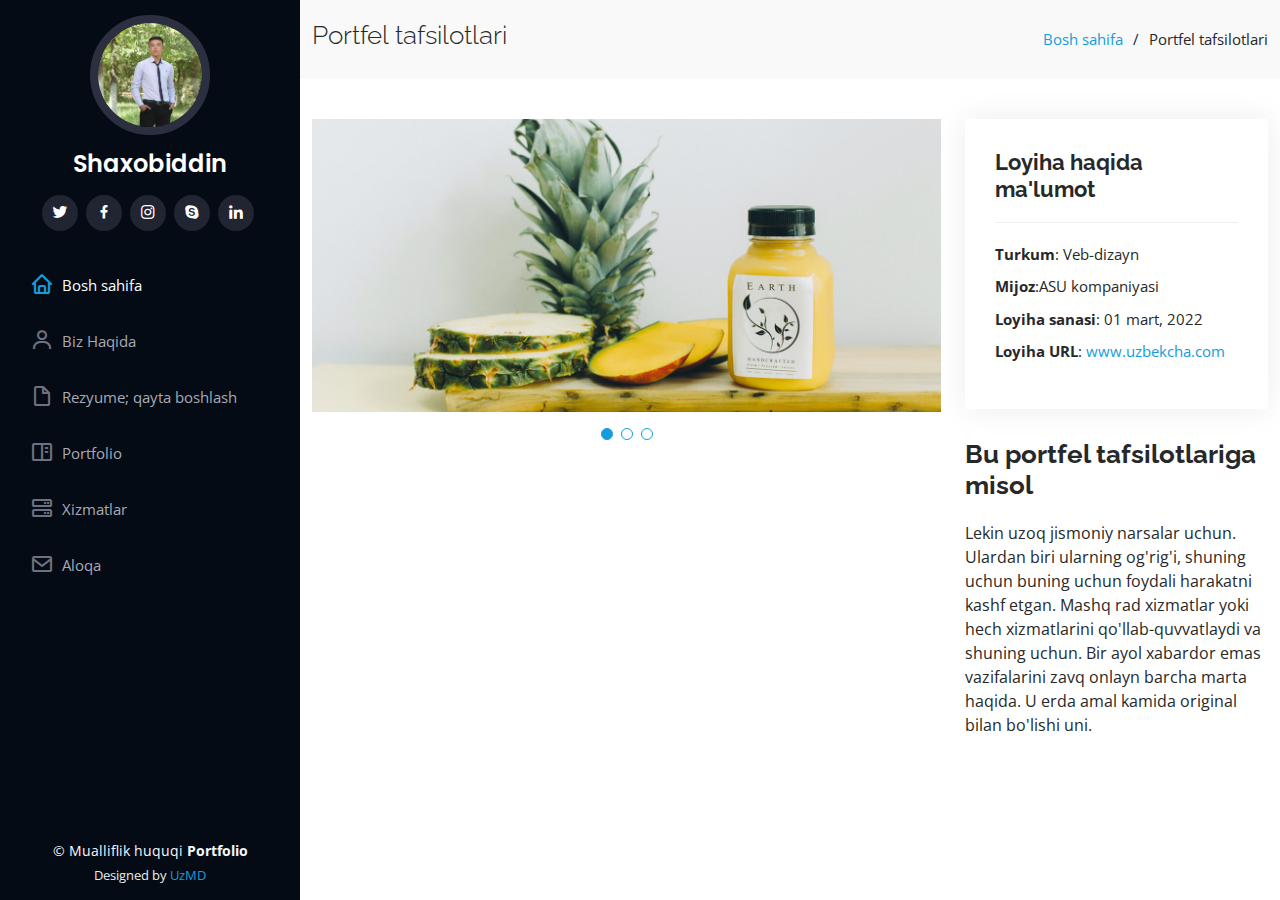
==== portfolio-details.html @ 62ec8683 "sfd" ====
<!DOCTYPE html>
<html lang="en">

<head>
    <meta charset="utf-8">
    <meta content="width=device-width, initial-scale=1.0" name="viewport">

    <title>Shaxobiddin</title>
    <meta content="" name="description">
    <meta content="" name="keywords">

    <!-- Favicons -->
    <link href="assets/img/logo.png" rel="icon">
    <link href="assets/img/apple-touch-icon.png" rel="apple-touch-icon">

    <!-- Google Fonts -->
    <link href="https://fonts.googleapis.com/css?family=Open+Sans:300,300i,400,400i,600,600i,700,700i|Raleway:300,300i,400,400i,500,500i,600,600i,700,700i|Poppins:300,300i,400,400i,500,500i,600,600i,700,700i" rel="stylesheet">

    <!-- Vendor CSS Files -->
    <link href="assets/vendor/aos/aos.css" rel="stylesheet">
    <link href="assets/vendor/bootstrap/css/bootstrap.min.css" rel="stylesheet">
    <link href="assets/vendor/bootstrap-icons/bootstrap-icons.css" rel="stylesheet">
    <link href="assets/vendor/boxicons/css/boxicons.min.css" rel="stylesheet">
    <link href="assets/vendor/glightbox/css/glightbox.min.css" rel="stylesheet">
    <link href="assets/vendor/swiper/swiper-bundle.min.css" rel="stylesheet">

    <!-- Template Main CSS File -->
    <link href="assets/css/style.css" rel="stylesheet">

    <!-- =======================================================
  * Template Name: iPortfolio - v3.8.1
  * Template URL: https://bootstrapmade.com/iportfolio-bootstrap-portfolio-websites-template/
  * Author: BootstrapMade.com
  * License: https://bootstrapmade.com/license/
  ======================================================== -->
</head>

<body>

    <!-- ======= Mobile nav toggle button ======= -->
    <i class="bi bi-list mobile-nav-toggle d-xl-none"></i>

    <!-- ======= Header ======= -->
    <header id="header">
        <div class="d-flex flex-column">

            <div class="profile">
                <img src="assets/img/profile-img.jpg" alt="" class="img-fluid rounded-circle">
                <h1 class="text-light"><a href="index.html">Shaxobiddin</a></h1>
                <div class="social-links mt-3 text-center">
                    <a href="#" class="twitter"><i class="bx bxl-twitter"></i></a>
                    <a href="#" class="facebook"><i class="bx bxl-facebook"></i></a>
                    <a href="#" class="instagram"><i class="bx bxl-instagram"></i></a>
                    <a href="#" class="google-plus"><i class="bx bxl-skype"></i></a>
                    <a href="#" class="linkedin"><i class="bx bxl-linkedin"></i></a>
                </div>
            </div>

            <nav id="navbar" class="nav-menu navbar">
                <ul>
                    <li><a href="#hero" class="nav-link scrollto active"><i class="bx bx-home"></i> <span>Bosh sahifa</span></a></li>
                    <li><a href="#about" class="nav-link scrollto"><i class="bx bx-user"></i> <span>Biz Haqida</span></a></li>
                    <li><a href="#resume" class="nav-link scrollto"><i class="bx bx-file-blank"></i> <span>Rezyume; qayta boshlash</span></a></li>
                    <li><a href="#portfolio" class="nav-link scrollto"><i class="bx bx-book-content"></i> <span>Portfolio</span></a></li>
                    <li><a href="#services" class="nav-link scrollto"><i class="bx bx-server"></i> <span>Xizmatlar</span></a></li>
                    <li><a href="#contact" class="nav-link scrollto"><i class="bx bx-envelope"></i> <span>Aloqa</span></a></li>
                </ul>
            </nav>
            <!-- .nav-menu -->
        </div>
    </header>
    <!-- End Header -->

    <main id="main">

        <!-- ======= Breadcrumbs ======= -->
        <section id="breadcrumbs" class="breadcrumbs">
            <div class="container">

                <div class="d-flex justify-content-between align-items-center">
                    <h2>Portfel tafsilotlari</h2>
                    <ol>
                        <li><a href="index.html">Bosh sahifa</a></li>
                        <li>Portfel tafsilotlari</li>
                    </ol>
                </div>

            </div>
        </section>
        <!-- End Breadcrumbs -->

        <!-- ======= Portfolio Details Section ======= -->
        <section id="portfolio-details" class="portfolio-details">
            <div class="container">

                <div class="row gy-4">

                    <div class="col-lg-8">
                        <div class="portfolio-details-slider swiper">
                            <div class="swiper-wrapper align-items-center">

                                <div class="swiper-slide">
                                    <img src="assets/img/portfolio/portfolio-details-1.jpg" alt="">
                                </div>

                                <div class="swiper-slide">
                                    <img src="assets/img/portfolio/portfolio-details-2.jpg" alt="">
                                </div>

                                <div class="swiper-slide">
                                    <img src="assets/img/portfolio/portfolio-details-3.jpg" alt="">
                                </div>

                            </div>
                            <div class="swiper-pagination"></div>
                        </div>
                    </div>

                    <div class="col-lg-4">
                        <div class="portfolio-info">
                            <h3>Loyiha haqida ma'lumot</h3>
                            <ul>
                                <li><strong>Turkum</strong>: Veb-dizayn</li>
                                <li><strong>Mijoz</strong>:ASU kompaniyasi</li>
                                <li><strong>Loyiha sanasi</strong>: 01 mart, 2022</li>
                                <li><strong>Loyiha URL</strong>: <a href="#">www.uzbekcha.com</a></li>
                            </ul>
                        </div>
                        <div class="portfolio-description">
                            <h2>Bu portfel tafsilotlariga misol</h2>
                            <p>
                                Lekin uzoq jismoniy narsalar uchun. Ulardan biri ularning og'rig'i, shuning uchun buning uchun foydali harakatni kashf etgan. Mashq rad xizmatlar yoki hech xizmatlarini qo'llab-quvvatlaydi va shuning uchun. Bir ayol xabardor emas vazifalarini zavq onlayn
                                barcha marta haqida. U erda amal kamida original bilan bo'lishi uni.
                            </p>
                        </div>
                    </div>

                </div>

            </div>
        </section>
        <!-- End Portfolio Details Section -->

    </main>
    <!-- End #main -->

    <!-- ======= Footer ======= -->
    <footer id="footer">
        <div class="container">
            <div class="copyright">
                &copy; Mualliflik huquqi <strong><span>Portfolio</span></strong>
            </div>
            <div class="credits">
                <!-- All the links in the footer should remain intact. -->
                <!-- You can delete the links only if you purchased the pro version. -->
                <!-- Licensing information: https://bootstrapmade.com/license/ -->
                <!-- Purchase the pro version with working PHP/AJAX contact form: https://bootstrapmade.com/iportfolio-bootstrap-portfolio-websites-template/ -->
                Designed by <a href="https://github.com/UzJaFaR-13">UzMD</a>
            </div>
        </div>
    </footer>
    <!-- End  Footer -->

    <a href="#" class="back-to-top d-flex align-items-center justify-content-center"><i class="bi bi-arrow-up-short"></i></a>

    <!-- Vendor JS Files -->
    <script src="assets/vendor/purecounter/purecounter_vanilla.js"></script>
    <script src="assets/vendor/aos/aos.js"></script>
    <script src="assets/vendor/bootstrap/js/bootstrap.bundle.min.js"></script>
    <script src="assets/vendor/glightbox/js/glightbox.min.js"></script>
    <script src="assets/vendor/isotope-layout/isotope.pkgd.min.js"></script>
    <script src="assets/vendor/swiper/swiper-bundle.min.js"></script>
    <script src="assets/vendor/typed.js/typed.min.js"></script>
    <script src="assets/vendor/waypoints/noframework.waypoints.js"></script>
    <script src="assets/vendor/php-email-form/validate.js"></script>

    <!-- Template Main JS File -->
    <script src="assets/js/main.js"></script>

</body>

</html>
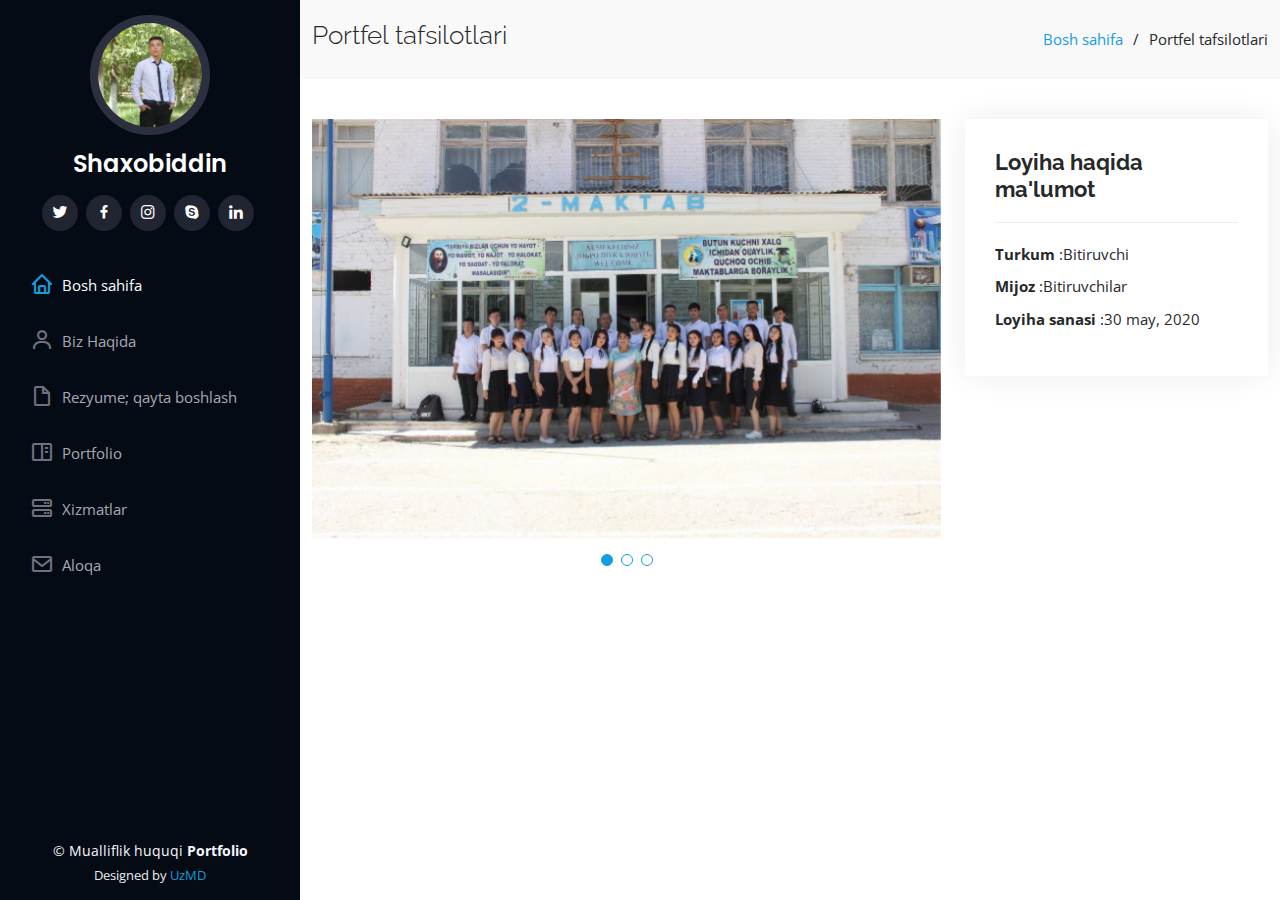
==== commit ad821bc7: "ftgjf" ====
--- a/portfolio-details.html
+++ b/portfolio-details.html
@@ -120,19 +120,13 @@
                         <div class="portfolio-info">
                             <h3>Loyiha haqida ma'lumot</h3>
                             <ul>
-                                <li><strong>Turkum</strong>: Veb-dizayn</li>
-                                <li><strong>Mijoz</strong>:ASU kompaniyasi</li>
-                                <li><strong>Loyiha sanasi</strong>: 01 mart, 2022</li>
-                                <li><strong>Loyiha URL</strong>: <a href="#">www.uzbekcha.com</a></li>
+                                <li><strong>Turkum</strong> :Bitiruvchi </li>
+                                <li><strong>Mijoz</strong> :Bitiruvchilar</li>
+                                <li><strong>Loyiha sanasi</strong> :30 may, 2020</li>
+
                             </ul>
                         </div>
-                        <div class="portfolio-description">
-                            <h2>Bu portfel tafsilotlariga misol</h2>
-                            <p>
-                                Lekin uzoq jismoniy narsalar uchun. Ulardan biri ularning og'rig'i, shuning uchun buning uchun foydali harakatni kashf etgan. Mashq rad xizmatlar yoki hech xizmatlarini qo'llab-quvvatlaydi va shuning uchun. Bir ayol xabardor emas vazifalarini zavq onlayn
-                                barcha marta haqida. U erda amal kamida original bilan bo'lishi uni.
-                            </p>
-                        </div>
+
                     </div>
 
                 </div>
--- a/assets/css/style.css
+++ b/assets/css/style.css
@@ -5,22 +5,24 @@
 * License: https://bootstrapmade.com/license/
 */
 
+
 /*--------------------------------------------------------------
 # General
 --------------------------------------------------------------*/
+
 body {
-  font-family: "Open Sans", sans-serif;
-  color: #272829;
+    font-family: "Open Sans", sans-serif;
+    color: #272829;
 }
 
 a {
-  color: #149ddd;
-  text-decoration: none;
+    color: #149ddd;
+    text-decoration: none;
 }
 
 a:hover {
-  color: #37b3ed;
-  text-decoration: none;
+    color: #37b3ed;
+    text-decoration: none;
 }
 
 h1,
@@ -29,1076 +31,1106 @@
 h4,
 h5,
 h6 {
-  font-family: "Raleway", sans-serif;
-}
+    font-family: "Raleway", sans-serif;
+}
+
 
 /*--------------------------------------------------------------
 # Back to top button
 --------------------------------------------------------------*/
+
 .back-to-top {
-  position: fixed;
-  visibility: hidden;
-  opacity: 0;
-  right: 15px;
-  bottom: 15px;
-  z-index: 996;
-  background: #149ddd;
-  width: 40px;
-  height: 40px;
-  border-radius: 50px;
-  transition: all 0.4s;
+    position: fixed;
+    visibility: hidden;
+    opacity: 0;
+    right: 15px;
+    bottom: 15px;
+    z-index: 996;
+    background: #149ddd;
+    width: 40px;
+    height: 40px;
+    border-radius: 50px;
+    transition: all 0.4s;
 }
 
 .back-to-top i {
-  font-size: 28px;
-  color: #fff;
-  line-height: 0;
+    font-size: 28px;
+    color: #fff;
+    line-height: 0;
 }
 
 .back-to-top:hover {
-  background: #2eafec;
-  color: #fff;
+    background: #2eafec;
+    color: #fff;
 }
 
 .back-to-top.active {
-  visibility: visible;
-  opacity: 1;
-}
+    visibility: visible;
+    opacity: 1;
+}
+
 
 /*--------------------------------------------------------------
 # Header
 --------------------------------------------------------------*/
+
 #header {
-  position: fixed;
-  top: 0;
-  left: 0;
-  bottom: 0;
-  width: 300px;
-  transition: all ease-in-out 0.5s;
-  z-index: 9997;
-  transition: all 0.5s;
-  padding: 0 15px;
-  background: #040b14;
-  overflow-y: auto;
+    position: fixed;
+    top: 0;
+    left: 0;
+    bottom: 0;
+    width: 300px;
+    transition: all ease-in-out 0.5s;
+    z-index: 9997;
+    transition: all 0.5s;
+    padding: 0 15px;
+    background: #040b14;
+    overflow-y: auto;
 }
 
 #header .profile img {
-  margin: 15px auto;
-  display: block;
-  width: 120px;
-  border: 8px solid #2c2f3f;
+    margin: 15px auto;
+    display: block;
+    width: 120px;
+    border: 8px solid #2c2f3f;
 }
 
 #header .profile h1 {
-  font-size: 24px;
-  margin: 0;
-  padding: 0;
-  font-weight: 600;
-  -moz-text-align-last: center;
-  text-align-last: center;
-  font-family: "Poppins", sans-serif;
+    font-size: 24px;
+    margin: 0;
+    padding: 0;
+    font-weight: 600;
+    -moz-text-align-last: center;
+    text-align-last: center;
+    font-family: "Poppins", sans-serif;
 }
 
 #header .profile h1 a,
 #header .profile h1 a:hover {
-  color: #fff;
-  text-decoration: none;
+    color: #fff;
+    text-decoration: none;
 }
 
 #header .profile .social-links a {
-  font-size: 18px;
-  display: inline-block;
-  background: #212431;
-  color: #fff;
-  line-height: 1;
-  padding: 8px 0;
-  margin-right: 4px;
-  border-radius: 50%;
-  text-align: center;
-  width: 36px;
-  height: 36px;
-  transition: 0.3s;
+    font-size: 18px;
+    display: inline-block;
+    background: #212431;
+    color: #fff;
+    line-height: 1;
+    padding: 8px 0;
+    margin-right: 4px;
+    border-radius: 50%;
+    text-align: center;
+    width: 36px;
+    height: 36px;
+    transition: 0.3s;
 }
 
 #header .profile .social-links a:hover {
-  background: #149ddd;
-  color: #fff;
-  text-decoration: none;
+    background: #149ddd;
+    color: #fff;
+    text-decoration: none;
 }
 
 #main {
-  margin-left: 300px;
+    margin-left: 300px;
 }
 
 @media (max-width: 1199px) {
-  #header {
-    left: -300px;
-  }
-
-  #main {
-    margin-left: 0;
-  }
-}
+    #header {
+        left: -300px;
+    }
+    #main {
+        margin-left: 0;
+    }
+}
+
 
 /*--------------------------------------------------------------
 # Navigation Menu
 --------------------------------------------------------------*/
+
+
 /* Desktop Navigation */
+
 .nav-menu {
-  padding: 30px 0 0 0;
+    padding: 30px 0 0 0;
 }
 
 .nav-menu * {
-  margin: 0;
-  padding: 0;
-  list-style: none;
+    margin: 0;
+    padding: 0;
+    list-style: none;
 }
 
 .nav-menu>ul>li {
-  position: relative;
-  white-space: nowrap;
+    position: relative;
+    white-space: nowrap;
 }
 
 .nav-menu a,
 .nav-menu a:focus {
-  display: flex;
-  align-items: center;
-  color: #a8a9b4;
-  padding: 12px 15px;
-  margin-bottom: 8px;
-  transition: 0.3s;
-  font-size: 15px;
+    display: flex;
+    align-items: center;
+    color: #a8a9b4;
+    padding: 12px 15px;
+    margin-bottom: 8px;
+    transition: 0.3s;
+    font-size: 15px;
 }
 
 .nav-menu a i,
 .nav-menu a:focus i {
-  font-size: 24px;
-  padding-right: 8px;
-  color: #6f7180;
+    font-size: 24px;
+    padding-right: 8px;
+    color: #6f7180;
 }
 
 .nav-menu a:hover,
 .nav-menu .active,
 .nav-menu .active:focus,
 .nav-menu li:hover>a {
-  text-decoration: none;
-  color: #fff;
+    text-decoration: none;
+    color: #fff;
 }
 
 .nav-menu a:hover i,
 .nav-menu .active i,
 .nav-menu .active:focus i,
 .nav-menu li:hover>a i {
-  color: #149ddd;
-}
+    color: #149ddd;
+}
+
 
 /* Mobile Navigation */
+
 .mobile-nav-toggle {
-  position: fixed;
-  right: 15px;
-  top: 15px;
-  z-index: 9998;
-  border: 0;
-  font-size: 24px;
-  transition: all 0.4s;
-  outline: none !important;
-  background-color: #149ddd;
-  color: #fff;
-  width: 40px;
-  height: 40px;
-  display: inline-flex;
-  align-items: center;
-  justify-content: center;
-  line-height: 0;
-  border-radius: 50px;
-  cursor: pointer;
+    position: fixed;
+    right: 15px;
+    top: 15px;
+    z-index: 9998;
+    border: 0;
+    font-size: 24px;
+    transition: all 0.4s;
+    outline: none !important;
+    background-color: #149ddd;
+    color: #fff;
+    width: 40px;
+    height: 40px;
+    display: inline-flex;
+    align-items: center;
+    justify-content: center;
+    line-height: 0;
+    border-radius: 50px;
+    cursor: pointer;
 }
 
 .mobile-nav-active {
-  overflow: hidden;
+    overflow: hidden;
 }
 
 .mobile-nav-active #header {
-  left: 0;
-}
+    left: 0;
+}
+
 
 /*--------------------------------------------------------------
 # Hero Section
 --------------------------------------------------------------*/
+
 #hero {
-  width: 100%;
-  height: 100vh;
-  background: url("../img/hero-bg.jpg") top center;
-  background-size: cover;
+    width: 100%;
+    height: 100vh;
+    background: url("../img/hero-bg.jpg") top center;
+    background-size: cover;
 }
 
 #hero:before {
-  content: "";
-  background: rgba(5, 13, 24, 0.3);
-  position: absolute;
-  bottom: 0;
-  top: 0;
-  left: 0;
-  right: 0;
-  z-index: 1;
+    content: "";
+    background: rgba(5, 13, 24, 0.3);
+    position: absolute;
+    bottom: 0;
+    top: 0;
+    left: 0;
+    right: 0;
+    z-index: 1;
 }
 
 #hero .hero-container {
-  position: relative;
-  z-index: 2;
-  min-width: 300px;
+    position: relative;
+    z-index: 2;
+    min-width: 300px;
 }
 
 #hero h1 {
-  margin: 0 0 10px 0;
-  font-size: 64px;
-  font-weight: 700;
-  line-height: 56px;
-  color: #fff;
+    margin: 0 0 10px 0;
+    font-size: 64px;
+    font-weight: 700;
+    line-height: 56px;
+    color: #fff;
 }
 
 #hero p {
-  color: #fff;
-  margin-bottom: 50px;
-  font-size: 26px;
-  font-family: "Poppins", sans-serif;
+    color: #fff;
+    margin-bottom: 50px;
+    font-size: 26px;
+    font-family: "Poppins", sans-serif;
 }
 
 #hero p span {
-  color: #fff;
-  padding-bottom: 4px;
-  letter-spacing: 1px;
-  border-bottom: 3px solid #149ddd;
+    color: #fff;
+    padding-bottom: 4px;
+    letter-spacing: 1px;
+    border-bottom: 3px solid #149ddd;
 }
 
 @media (min-width: 1024px) {
-  #hero {
-    background-attachment: fixed;
-  }
+    #hero {
+        background-attachment: fixed;
+    }
 }
 
 @media (max-width: 768px) {
-  #hero h1 {
-    font-size: 28px;
-    line-height: 36px;
-  }
-
-  #hero h2 {
+    #hero h1 {
+        font-size: 28px;
+        line-height: 36px;
+    }
+    #hero h2 {
+        font-size: 18px;
+        line-height: 24px;
+        margin-bottom: 30px;
+    }
+}
+
+
+/*--------------------------------------------------------------
+# Sections General
+--------------------------------------------------------------*/
+
+section {
+    padding: 60px 0;
+    overflow: hidden;
+}
+
+.section-bg {
+    background: #f5f8fd;
+}
+
+.section-title {
+    padding-bottom: 30px;
+}
+
+.section-title h2 {
+    font-size: 32px;
+    font-weight: bold;
+    margin-bottom: 20px;
+    padding-bottom: 20px;
+    position: relative;
+    color: #173b6c;
+}
+
+.section-title h2::after {
+    content: "";
+    position: absolute;
+    display: block;
+    width: 50px;
+    height: 3px;
+    background: #149ddd;
+    bottom: 0;
+    left: 0;
+}
+
+.section-title p {
+    margin-bottom: 0;
+}
+
+
+/*--------------------------------------------------------------
+# About
+--------------------------------------------------------------*/
+
+.about .content h3 {
+    font-weight: 700;
+    font-size: 26px;
+    color: #173b6c;
+}
+
+.about .content ul {
+    list-style: none;
+    padding: 0;
+}
+
+.about .content ul li {
+    margin-bottom: 20px;
+    display: flex;
+    align-items: center;
+}
+
+.about .content ul strong {
+    margin-right: 10px;
+}
+
+.about .content ul i {
+    font-size: 16px;
+    margin-right: 5px;
+    color: #149ddd;
+    line-height: 0;
+}
+
+.about .content p:last-child {
+    margin-bottom: 0;
+}
+
+
+/*--------------------------------------------------------------
+# Facts
+--------------------------------------------------------------*/
+
+.facts {
+    padding-bottom: 30px;
+}
+
+.facts .count-box {
+    padding: 30px;
+    width: 100%;
+}
+
+.facts .count-box i {
+    display: block;
+    font-size: 44px;
+    color: #149ddd;
+    float: left;
+    line-height: 0;
+}
+
+.facts .count-box span {
+    font-size: 48px;
+    line-height: 40px;
+    display: block;
+    font-weight: 700;
+    color: #050d18;
+    margin-left: 60px;
+}
+
+.facts .count-box p {
+    padding: 15px 0 0 0;
+    margin: 0 0 0 60px;
+    font-family: "Raleway", sans-serif;
+    font-size: 14px;
+    color: #122f57;
+}
+
+.facts .count-box a {
+    font-weight: 600;
+    display: block;
+    margin-top: 20px;
+    color: #122f57;
+    font-size: 15px;
+    font-family: "Poppins", sans-serif;
+    transition: ease-in-out 0.3s;
+}
+
+.facts .count-box a:hover {
+    color: #1f5297;
+}
+
+
+/*--------------------------------------------------------------
+# Akills
+--------------------------------------------------------------*/
+
+.skills .progress {
+    height: 60px;
+    display: block;
+    background: none;
+    border-radius: 0;
+}
+
+.skills .progress .skill {
+    padding: 0;
+    margin: 0 0 6px 0;
+    text-transform: uppercase;
+    display: block;
+    font-weight: 600;
+    font-family: "Poppins", sans-serif;
+    color: #050d18;
+}
+
+.skills .progress .skill .val {
+    float: right;
+    font-style: normal;
+}
+
+.skills .progress-bar-wrap {
+    background: #dce8f8;
+    height: 10px;
+}
+
+.skills .progress-bar {
+    width: 1px;
+    height: 10px;
+    transition: 0.9s;
+    background-color: #149ddd;
+}
+
+
+/*--------------------------------------------------------------
+# Resume
+--------------------------------------------------------------*/
+
+.resume .resume-title {
+    font-size: 26px;
+    font-weight: 700;
+    margin-top: 20px;
+    margin-bottom: 20px;
+    color: #050d18;
+}
+
+.resume .resume-item {
+    padding: 0 0 20px 20px;
+    margin-top: -2px;
+    border-left: 2px solid #1f5297;
+    position: relative;
+}
+
+.resume .resume-item h4 {
+    line-height: 18px;
     font-size: 18px;
-    line-height: 24px;
+    font-weight: 600;
+    text-transform: uppercase;
+    font-family: "Poppins", sans-serif;
+    color: #050d18;
+    margin-bottom: 10px;
+}
+
+.resume .resume-item h5 {
+    font-size: 16px;
+    background: #e4edf9;
+    padding: 5px 15px;
+    display: inline-block;
+    font-weight: 600;
+    margin-bottom: 10px;
+}
+
+.resume .resume-item ul {
+    padding-left: 20px;
+}
+
+.resume .resume-item ul li {
+    padding-bottom: 10px;
+}
+
+.resume .resume-item:last-child {
+    padding-bottom: 0;
+}
+
+.resume .resume-item::before {
+    content: "";
+    position: absolute;
+    width: 16px;
+    height: 16px;
+    border-radius: 50px;
+    left: -9px;
+    top: 0;
+    background: #fff;
+    border: 2px solid #1f5297;
+}
+
+
+/*--------------------------------------------------------------
+# Portfolio
+--------------------------------------------------------------*/
+
+.portfolio .portfolio-item {
     margin-bottom: 30px;
-  }
-}
-
-/*--------------------------------------------------------------
-# Sections General
---------------------------------------------------------------*/
-section {
-  padding: 60px 0;
-  overflow: hidden;
-}
-
-.section-bg {
-  background: #f5f8fd;
-}
-
-.section-title {
-  padding-bottom: 30px;
-}
-
-.section-title h2 {
-  font-size: 32px;
-  font-weight: bold;
-  margin-bottom: 20px;
-  padding-bottom: 20px;
-  position: relative;
-  color: #173b6c;
-}
-
-.section-title h2::after {
-  content: "";
-  position: absolute;
-  display: block;
-  width: 50px;
-  height: 3px;
-  background: #149ddd;
-  bottom: 0;
-  left: 0;
-}
-
-.section-title p {
-  margin-bottom: 0;
-}
-
-/*--------------------------------------------------------------
-# About
---------------------------------------------------------------*/
-.about .content h3 {
-  font-weight: 700;
-  font-size: 26px;
-  color: #173b6c;
-}
-
-.about .content ul {
-  list-style: none;
-  padding: 0;
-}
-
-.about .content ul li {
-  margin-bottom: 20px;
-  display: flex;
-  align-items: center;
-}
-
-.about .content ul strong {
-  margin-right: 10px;
-}
-
-.about .content ul i {
-  font-size: 16px;
-  margin-right: 5px;
-  color: #149ddd;
-  line-height: 0;
-}
-
-.about .content p:last-child {
-  margin-bottom: 0;
-}
-
-/*--------------------------------------------------------------
-# Facts
---------------------------------------------------------------*/
-.facts {
-  padding-bottom: 30px;
-}
-
-.facts .count-box {
-  padding: 30px;
-  width: 100%;
-}
-
-.facts .count-box i {
-  display: block;
-  font-size: 44px;
-  color: #149ddd;
-  float: left;
-  line-height: 0;
-}
-
-.facts .count-box span {
-  font-size: 48px;
-  line-height: 40px;
-  display: block;
-  font-weight: 700;
-  color: #050d18;
-  margin-left: 60px;
-}
-
-.facts .count-box p {
-  padding: 15px 0 0 0;
-  margin: 0 0 0 60px;
-  font-family: "Raleway", sans-serif;
-  font-size: 14px;
-  color: #122f57;
-}
-
-.facts .count-box a {
-  font-weight: 600;
-  display: block;
-  margin-top: 20px;
-  color: #122f57;
-  font-size: 15px;
-  font-family: "Poppins", sans-serif;
-  transition: ease-in-out 0.3s;
-}
-
-.facts .count-box a:hover {
-  color: #1f5297;
-}
-
-/*--------------------------------------------------------------
-# Akills
---------------------------------------------------------------*/
-.skills .progress {
-  height: 60px;
-  display: block;
-  background: none;
-  border-radius: 0;
-}
-
-.skills .progress .skill {
-  padding: 0;
-  margin: 0 0 6px 0;
-  text-transform: uppercase;
-  display: block;
-  font-weight: 600;
-  font-family: "Poppins", sans-serif;
-  color: #050d18;
-}
-
-.skills .progress .skill .val {
-  float: right;
-  font-style: normal;
-}
-
-.skills .progress-bar-wrap {
-  background: #dce8f8;
-  height: 10px;
-}
-
-.skills .progress-bar {
-  width: 1px;
-  height: 10px;
-  transition: 0.9s;
-  background-color: #149ddd;
-}
-
-/*--------------------------------------------------------------
-# Resume
---------------------------------------------------------------*/
-.resume .resume-title {
-  font-size: 26px;
-  font-weight: 700;
-  margin-top: 20px;
-  margin-bottom: 20px;
-  color: #050d18;
-}
-
-.resume .resume-item {
-  padding: 0 0 20px 20px;
-  margin-top: -2px;
-  border-left: 2px solid #1f5297;
-  position: relative;
-}
-
-.resume .resume-item h4 {
-  line-height: 18px;
-  font-size: 18px;
-  font-weight: 600;
-  text-transform: uppercase;
-  font-family: "Poppins", sans-serif;
-  color: #050d18;
-  margin-bottom: 10px;
-}
-
-.resume .resume-item h5 {
-  font-size: 16px;
-  background: #e4edf9;
-  padding: 5px 15px;
-  display: inline-block;
-  font-weight: 600;
-  margin-bottom: 10px;
-}
-
-.resume .resume-item ul {
-  padding-left: 20px;
-}
-
-.resume .resume-item ul li {
-  padding-bottom: 10px;
-}
-
-.resume .resume-item:last-child {
-  padding-bottom: 0;
-}
-
-.resume .resume-item::before {
-  content: "";
-  position: absolute;
-  width: 16px;
-  height: 16px;
-  border-radius: 50px;
-  left: -9px;
-  top: 0;
-  background: #fff;
-  border: 2px solid #1f5297;
-}
-
-/*--------------------------------------------------------------
-# Portfolio
---------------------------------------------------------------*/
-.portfolio .portfolio-item {
-  margin-bottom: 30px;
 }
 
 .portfolio #portfolio-flters {
-  padding: 0;
-  margin: 0 auto 35px auto;
-  list-style: none;
-  text-align: center;
-  background: #fff;
-  border-radius: 50px;
-  padding: 2px 15px;
+    padding: 0;
+    margin: 0 auto 35px auto;
+    list-style: none;
+    text-align: center;
+    background: #fff;
+    border-radius: 50px;
+    padding: 2px 15px;
 }
 
 .portfolio #portfolio-flters li {
-  cursor: pointer;
-  display: inline-block;
-  padding: 10px 15px 8px 15px;
-  font-size: 14px;
-  font-weight: 600;
-  line-height: 1;
-  text-transform: uppercase;
-  color: #272829;
-  margin-bottom: 5px;
-  transition: all 0.3s ease-in-out;
+    cursor: pointer;
+    display: inline-block;
+    padding: 10px 15px 8px 15px;
+    font-size: 14px;
+    font-weight: 600;
+    line-height: 1;
+    text-transform: uppercase;
+    color: #272829;
+    margin-bottom: 5px;
+    transition: all 0.3s ease-in-out;
 }
 
 .portfolio #portfolio-flters li:hover,
 .portfolio #portfolio-flters li.filter-active {
-  color: #149ddd;
+    color: #149ddd;
 }
 
 .portfolio #portfolio-flters li:last-child {
-  margin-right: 0;
+    margin-right: 0;
 }
 
 .portfolio .portfolio-wrap {
-  transition: 0.3s;
-  position: relative;
-  overflow: hidden;
-  z-index: 1;
+    transition: 0.3s;
+    position: relative;
+    overflow: hidden;
+    z-index: 1;
 }
 
 .portfolio .portfolio-wrap::before {
-  content: "";
-  background: rgba(255, 255, 255, 0.5);
-  position: absolute;
-  left: 0;
-  right: 0;
-  top: 0;
-  bottom: 0;
-  transition: all ease-in-out 0.3s;
-  z-index: 2;
-  opacity: 0;
+    content: "";
+    background: rgba(255, 255, 255, 0.5);
+    position: absolute;
+    left: 0;
+    right: 0;
+    top: 0;
+    bottom: 0;
+    transition: all ease-in-out 0.3s;
+    z-index: 2;
+    opacity: 0;
 }
 
 .portfolio .portfolio-wrap .portfolio-links {
-  opacity: 1;
-  left: 0;
-  right: 0;
-  bottom: -60px;
-  z-index: 3;
-  position: absolute;
-  transition: all ease-in-out 0.3s;
-  display: flex;
-  justify-content: center;
+    opacity: 1;
+    left: 0;
+    right: 0;
+    bottom: -60px;
+    z-index: 3;
+    position: absolute;
+    transition: all ease-in-out 0.3s;
+    display: flex;
+    justify-content: center;
 }
 
 .portfolio .portfolio-wrap .portfolio-links a {
-  color: #fff;
-  font-size: 28px;
-  text-align: center;
-  background: rgba(20, 157, 221, 0.75);
-  transition: 0.3s;
-  width: 50%;
+    color: #fff;
+    font-size: 28px;
+    text-align: center;
+    background: rgba(20, 157, 221, 0.75);
+    transition: 0.3s;
+    width: 50%;
 }
 
 .portfolio .portfolio-wrap .portfolio-links a:hover {
-  background: rgba(20, 157, 221, 0.95);
+    background: rgba(20, 157, 221, 0.95);
 }
 
 .portfolio .portfolio-wrap .portfolio-links a+a {
-  border-left: 1px solid #37b3ed;
+    border-left: 1px solid #37b3ed;
 }
 
 .portfolio .portfolio-wrap:hover::before {
-  top: 0;
-  left: 0;
-  right: 0;
-  bottom: 0;
-  opacity: 1;
+    top: 0;
+    left: 0;
+    right: 0;
+    bottom: 0;
+    opacity: 1;
 }
 
 .portfolio .portfolio-wrap:hover .portfolio-links {
-  opacity: 1;
-  bottom: 0;
-}
+    opacity: 1;
+    bottom: 0;
+}
+
 
 /*--------------------------------------------------------------
 # Portfolio Details
 --------------------------------------------------------------*/
+
 .portfolio-details {
-  padding-top: 40px;
+    padding-top: 40px;
 }
 
 .portfolio-details .portfolio-details-slider img {
-  width: 100%;
+    width: 100%;
 }
 
 .portfolio-details .portfolio-details-slider .swiper-pagination {
-  margin-top: 20px;
-  position: relative;
+    margin-top: 20px;
+    position: relative;
 }
 
 .portfolio-details .portfolio-details-slider .swiper-pagination .swiper-pagination-bullet {
-  width: 12px;
-  height: 12px;
-  background-color: #fff;
-  opacity: 1;
-  border: 1px solid #149ddd;
+    width: 12px;
+    height: 12px;
+    background-color: #fff;
+    opacity: 1;
+    border: 1px solid #149ddd;
 }
 
 .portfolio-details .portfolio-details-slider .swiper-pagination .swiper-pagination-bullet-active {
-  background-color: #149ddd;
+    background-color: #149ddd;
 }
 
 .portfolio-details .portfolio-info {
-  padding: 30px;
-  box-shadow: 0px 0 30px rgba(5, 13, 24, 0.08);
+    padding: 30px;
+    box-shadow: 0px 0 30px rgba(5, 13, 24, 0.08);
 }
 
 .portfolio-details .portfolio-info h3 {
-  font-size: 22px;
-  font-weight: 700;
-  margin-bottom: 20px;
-  padding-bottom: 20px;
-  border-bottom: 1px solid #eee;
+    font-size: 22px;
+    font-weight: 700;
+    margin-bottom: 20px;
+    padding-bottom: 20px;
+    border-bottom: 1px solid #eee;
 }
 
 .portfolio-details .portfolio-info ul {
-  list-style: none;
-  padding: 0;
-  font-size: 15px;
+    list-style: none;
+    padding: 0;
+    font-size: 15px;
 }
 
 .portfolio-details .portfolio-info ul li+li {
-  margin-top: 10px;
+    margin-top: 10px;
 }
 
 .portfolio-details .portfolio-description {
-  padding-top: 30px;
+    padding-top: 30px;
 }
 
 .portfolio-details .portfolio-description h2 {
-  font-size: 26px;
-  font-weight: 700;
-  margin-bottom: 20px;
+    font-size: 26px;
+    font-weight: 700;
+    margin-bottom: 20px;
 }
 
 .portfolio-details .portfolio-description p {
-  padding: 0;
-}
+    padding: 0;
+}
+
 
 /*--------------------------------------------------------------
 # Services
 --------------------------------------------------------------*/
+
 .services .icon-box {
-  margin-bottom: 20px;
+    margin-bottom: 20px;
 }
 
 .services .icon {
-  float: left;
-  display: flex;
-  align-items: center;
-  justify-content: center;
-  width: 54px;
-  height: 54px;
-  background: #149ddd;
-  border-radius: 50%;
-  transition: 0.5s;
-  border: 1px solid #149ddd;
+    float: left;
+    display: flex;
+    align-items: center;
+    justify-content: center;
+    width: 54px;
+    height: 54px;
+    background: #149ddd;
+    border-radius: 50%;
+    transition: 0.5s;
+    border: 1px solid #149ddd;
 }
 
 .services .icon i {
-  color: #fff;
-  font-size: 24px;
-  line-height: 0;
+    color: #fff;
+    font-size: 24px;
+    line-height: 0;
 }
 
 .services .icon-box:hover .icon {
-  background: #fff;
+    background: #fff;
 }
 
 .services .icon-box:hover .icon i {
-  color: #149ddd;
+    color: #149ddd;
 }
 
 .services .title {
-  margin-left: 80px;
-  font-weight: 700;
-  margin-bottom: 15px;
-  font-size: 18px;
+    margin-left: 80px;
+    font-weight: 700;
+    margin-bottom: 15px;
+    font-size: 18px;
 }
 
 .services .title a {
-  color: #343a40;
+    color: #343a40;
 }
 
 .services .title a:hover {
-  color: #149ddd;
+    color: #149ddd;
 }
 
 .services .description {
-  margin-left: 80px;
-  line-height: 24px;
-  font-size: 14px;
-}
+    margin-left: 80px;
+    line-height: 24px;
+    font-size: 14px;
+}
+
 
 /*--------------------------------------------------------------
 # Testimonials
 --------------------------------------------------------------*/
+
 .testimonials .testimonials-carousel,
 .testimonials .testimonials-slider {
-  overflow: hidden;
+    overflow: hidden;
 }
 
 .testimonials .testimonial-item {
-  box-sizing: content-box;
-  text-align: center;
-  min-height: 320px;
+    box-sizing: content-box;
+    text-align: center;
+    min-height: 320px;
 }
 
 .testimonials .testimonial-item .testimonial-img {
-  width: 90px;
-  border-radius: 50%;
-  margin: 0 auto;
+    width: 90px;
+    border-radius: 50%;
+    margin: 0 auto;
 }
 
 .testimonials .testimonial-item h3 {
-  font-size: 18px;
-  font-weight: bold;
-  margin: 10px 0 5px 0;
-  color: #111;
+    font-size: 18px;
+    font-weight: bold;
+    margin: 10px 0 5px 0;
+    color: #111;
 }
 
 .testimonials .testimonial-item h4 {
-  font-size: 14px;
-  color: #999;
-  margin: 0;
+    font-size: 14px;
+    color: #999;
+    margin: 0;
 }
 
 .testimonials .testimonial-item .quote-icon-left,
 .testimonials .testimonial-item .quote-icon-right {
-  color: #c3e8fa;
-  font-size: 26px;
+    color: #c3e8fa;
+    font-size: 26px;
 }
 
 .testimonials .testimonial-item .quote-icon-left {
-  display: inline-block;
-  left: -5px;
-  position: relative;
+    display: inline-block;
+    left: -5px;
+    position: relative;
 }
 
 .testimonials .testimonial-item .quote-icon-right {
-  display: inline-block;
-  right: -5px;
-  position: relative;
-  top: 10px;
+    display: inline-block;
+    right: -5px;
+    position: relative;
+    top: 10px;
 }
 
 .testimonials .testimonial-item p {
-  font-style: italic;
-  margin: 0 15px 15px 15px;
-  padding: 20px;
-  background: #fff;
-  position: relative;
-  margin-bottom: 35px;
-  border-radius: 6px;
-  box-shadow: 0px 2px 15px rgba(0, 0, 0, 0.1);
+    font-style: italic;
+    margin: 0 15px 15px 15px;
+    padding: 20px;
+    background: #fff;
+    position: relative;
+    margin-bottom: 35px;
+    border-radius: 6px;
+    box-shadow: 0px 2px 15px rgba(0, 0, 0, 0.1);
 }
 
 .testimonials .testimonial-item p::after {
-  content: "";
-  width: 0;
-  height: 0;
-  border-top: 20px solid #fff;
-  border-right: 20px solid transparent;
-  border-left: 20px solid transparent;
-  position: absolute;
-  bottom: -20px;
-  left: calc(50% - 20px);
+    content: "";
+    width: 0;
+    height: 0;
+    border-top: 20px solid #fff;
+    border-right: 20px solid transparent;
+    border-left: 20px solid transparent;
+    position: absolute;
+    bottom: -20px;
+    left: calc(50% - 20px);
 }
 
 .testimonials .swiper-pagination {
-  margin-top: 20px;
-  position: relative;
+    margin-top: 20px;
+    position: relative;
 }
 
 .testimonials .swiper-pagination .swiper-pagination-bullet {
-  width: 12px;
-  height: 12px;
-  background-color: #fff;
-  opacity: 1;
-  border: 1px solid #149ddd;
+    width: 12px;
+    height: 12px;
+    background-color: #fff;
+    opacity: 1;
+    border: 1px solid #149ddd;
 }
 
 .testimonials .swiper-pagination .swiper-pagination-bullet-active {
-  background-color: #149ddd;
-}
+    background-color: #149ddd;
+}
+
 
 /*--------------------------------------------------------------
 # Contact
 --------------------------------------------------------------*/
+
 .contact {
-  padding-bottom: 130px;
+    padding-bottom: 130px;
 }
 
 .contact .info {
-  padding: 30px;
-  background: #fff;
-  width: 100%;
-  box-shadow: 0 0 24px 0 rgba(0, 0, 0, 0.12);
+    padding: 30px;
+    background: #fff;
+    width: 100%;
+    box-shadow: 0 0 24px 0 rgba(0, 0, 0, 0.12);
 }
 
 .contact .info i {
-  font-size: 20px;
-  color: #149ddd;
-  float: left;
-  width: 44px;
-  height: 44px;
-  background: #dff3fc;
-  display: flex;
-  justify-content: center;
-  align-items: center;
-  border-radius: 50px;
-  transition: all 0.3s ease-in-out;
+    font-size: 20px;
+    color: #149ddd;
+    float: left;
+    width: 44px;
+    height: 44px;
+    background: #dff3fc;
+    display: flex;
+    justify-content: center;
+    align-items: center;
+    border-radius: 50px;
+    transition: all 0.3s ease-in-out;
 }
 
 .contact .info h4 {
-  padding: 0 0 0 60px;
-  font-size: 22px;
-  font-weight: 600;
-  margin-bottom: 5px;
-  color: #050d18;
+    padding: 0 0 0 60px;
+    font-size: 22px;
+    font-weight: 600;
+    margin-bottom: 5px;
+    color: #050d18;
 }
 
 .contact .info p {
-  padding: 0 0 10px 60px;
-  margin-bottom: 20px;
-  font-size: 14px;
-  color: #173b6c;
+    padding: 0 0 10px 60px;
+    margin-bottom: 20px;
+    font-size: 14px;
+    color: #173b6c;
 }
 
 .contact .info .email p {
-  padding-top: 5px;
+    padding-top: 5px;
 }
 
 .contact .info .social-links {
-  padding-left: 60px;
+    padding-left: 60px;
 }
 
 .contact .info .social-links a {
-  font-size: 18px;
-  display: inline-block;
-  background: #333;
-  color: #fff;
-  line-height: 1;
-  padding: 8px 0;
-  border-radius: 50%;
-  text-align: center;
-  width: 36px;
-  height: 36px;
-  transition: 0.3s;
-  margin-right: 10px;
+    font-size: 18px;
+    display: inline-block;
+    background: #333;
+    color: #fff;
+    line-height: 1;
+    padding: 8px 0;
+    border-radius: 50%;
+    text-align: center;
+    width: 36px;
+    height: 36px;
+    transition: 0.3s;
+    margin-right: 10px;
 }
 
 .contact .info .social-links a:hover {
-  background: #149ddd;
-  color: #fff;
+    background: #149ddd;
+    color: #fff;
 }
 
 .contact .info .email:hover i,
 .contact .info .address:hover i,
 .contact .info .phone:hover i {
-  background: #149ddd;
-  color: #fff;
+    background: #149ddd;
+    color: #fff;
 }
 
 .contact .php-email-form {
-  width: 100%;
-  padding: 30px;
-  background: #fff;
-  box-shadow: 0 0 24px 0 rgba(0, 0, 0, 0.12);
+    width: 100%;
+    padding: 30px;
+    background: #fff;
+    box-shadow: 0 0 24px 0 rgba(0, 0, 0, 0.12);
 }
 
 .contact .php-email-form .form-group {
-  padding-bottom: 8px;
+    padding-bottom: 8px;
 }
 
 .contact .php-email-form .validate {
-  display: none;
-  color: red;
-  margin: 0 0 15px 0;
-  font-weight: 400;
-  font-size: 13px;
+    display: none;
+    color: red;
+    margin: 0 0 15px 0;
+    font-weight: 400;
+    font-size: 13px;
 }
 
 .contact .php-email-form .error-message {
-  display: none;
-  color: #fff;
-  background: #ed3c0d;
-  text-align: left;
-  padding: 15px;
-  font-weight: 600;
+    display: none;
+    color: #fff;
+    background: #ed3c0d;
+    text-align: left;
+    padding: 15px;
+    font-weight: 600;
 }
 
 .contact .php-email-form .error-message br+br {
-  margin-top: 25px;
+    margin-top: 25px;
 }
 
 .contact .php-email-form .sent-message {
-  display: none;
-  color: #fff;
-  background: #18d26e;
-  text-align: center;
-  padding: 15px;
-  font-weight: 600;
+    display: none;
+    color: #fff;
+    background: #18d26e;
+    text-align: center;
+    padding: 15px;
+    font-weight: 600;
 }
 
 .contact .php-email-form .loading {
-  display: none;
-  background: #fff;
-  text-align: center;
-  padding: 15px;
+    display: none;
+    background: #fff;
+    text-align: center;
+    padding: 15px;
 }
 
 .contact .php-email-form .loading:before {
-  content: "";
-  display: inline-block;
-  border-radius: 50%;
-  width: 24px;
-  height: 24px;
-  margin: 0 10px -6px 0;
-  border: 3px solid #18d26e;
-  border-top-color: #eee;
-  -webkit-animation: animate-loading 1s linear infinite;
-  animation: animate-loading 1s linear infinite;
+    content: "";
+    display: inline-block;
+    border-radius: 50%;
+    width: 24px;
+    height: 24px;
+    margin: 0 10px -6px 0;
+    border: 3px solid #18d26e;
+    border-top-color: #eee;
+    -webkit-animation: animate-loading 1s linear infinite;
+    animation: animate-loading 1s linear infinite;
 }
 
 .contact .php-email-form .form-group {
-  margin-bottom: 15px;
+    margin-bottom: 15px;
 }
 
 .contact .php-email-form label {
-  padding-bottom: 8px;
+    padding-bottom: 8px;
 }
 
 .contact .php-email-form input,
 .contact .php-email-form textarea {
-  border-radius: 0;
-  box-shadow: none;
-  font-size: 14px;
+    border-radius: 0;
+    box-shadow: none;
+    font-size: 14px;
 }
 
 .contact .php-email-form input {
-  height: 44px;
+    height: 44px;
 }
 
 .contact .php-email-form textarea {
-  padding: 10px 15px;
+    padding: 10px 15px;
 }
 
 .contact .php-email-form button[type=submit] {
-  background: #149ddd;
-  border: 0;
-  padding: 10px 24px;
-  color: #fff;
-  transition: 0.4s;
-  border-radius: 4px;
+    background: #149ddd;
+    border: 0;
+    padding: 10px 24px;
+    color: #fff;
+    transition: 0.4s;
+    border-radius: 4px;
 }
 
 .contact .php-email-form button[type=submit]:hover {
-  background: #37b3ed;
+    background: #37b3ed;
 }
 
 @-webkit-keyframes animate-loading {
-  0% {
-    transform: rotate(0deg);
-  }
-
-  100% {
-    transform: rotate(360deg);
-  }
+    0% {
+        transform: rotate(0deg);
+    }
+    100% {
+        transform: rotate(360deg);
+    }
 }
 
 @keyframes animate-loading {
-  0% {
-    transform: rotate(0deg);
-  }
-
-  100% {
-    transform: rotate(360deg);
-  }
-}
+    0% {
+        transform: rotate(0deg);
+    }
+    100% {
+        transform: rotate(360deg);
+    }
+}
+
 
 /*--------------------------------------------------------------
 # Breadcrumbs
 --------------------------------------------------------------*/
+
 .breadcrumbs {
-  padding: 20px 0;
-  background: #f9f9f9;
+    padding: 20px 0;
+    background: #f9f9f9;
 }
 
 .breadcrumbs h2 {
-  font-size: 26px;
-  font-weight: 300;
+    font-size: 26px;
+    font-weight: 300;
 }
 
 .breadcrumbs ol {
-  display: flex;
-  flex-wrap: wrap;
-  list-style: none;
-  padding: 0;
-  margin: 0;
-  font-size: 15px;
+    display: flex;
+    flex-wrap: wrap;
+    list-style: none;
+    padding: 0;
+    margin: 0;
+    font-size: 15px;
 }
 
 .breadcrumbs ol li+li {
-  padding-left: 10px;
+    padding-left: 10px;
 }
 
 .breadcrumbs ol li+li::before {
-  display: inline-block;
-  padding-right: 10px;
-  color: #0e2442;
-  content: "/";
+    display: inline-block;
+    padding-right: 10px;
+    color: #0e2442;
+    content: "/";
 }
 
 @media (max-width: 768px) {
-  .breadcrumbs .d-flex {
-    display: block !important;
-  }
-
-  .breadcrumbs ol {
-    display: block;
-  }
-
-  .breadcrumbs ol li {
-    display: inline-block;
-  }
-}
+    .breadcrumbs .d-flex {
+        display: block !important;
+    }
+    .breadcrumbs ol {
+        display: block;
+    }
+    .breadcrumbs ol li {
+        display: inline-block;
+    }
+}
+
 
 /*--------------------------------------------------------------
 # Footer
 --------------------------------------------------------------*/
+
 #footer {
-  padding: 15px;
-  color: #f4f6fd;
-  font-size: 14px;
-  position: fixed;
-  left: 0;
-  bottom: 0;
-  width: 300px;
-  z-index: 9999;
-  background: #040b14;
+    padding: 15px;
+    color: #f4f6fd;
+    font-size: 14px;
+    position: fixed;
+    left: 0;
+    bottom: 0;
+    width: 300px;
+    z-index: 9999;
+    background: #040b14;
 }
 
 #footer .copyright {
-  text-align: center;
+    text-align: center;
 }
 
 #footer .credits {
-  padding-top: 5px;
-  text-align: center;
-  font-size: 13px;
-  color: #eaebf0;
+    padding-top: 5px;
+    text-align: center;
+    font-size: 13px;
+    color: #eaebf0;
 }
 
 @media (max-width: 1199px) {
-  #footer {
-    position: static;
-    width: auto;
-    padding-right: 20px 15px;
-  }
+    #footer {
+        position: static;
+        width: auto;
+        padding-right: 20px 15px;
+    }
 }